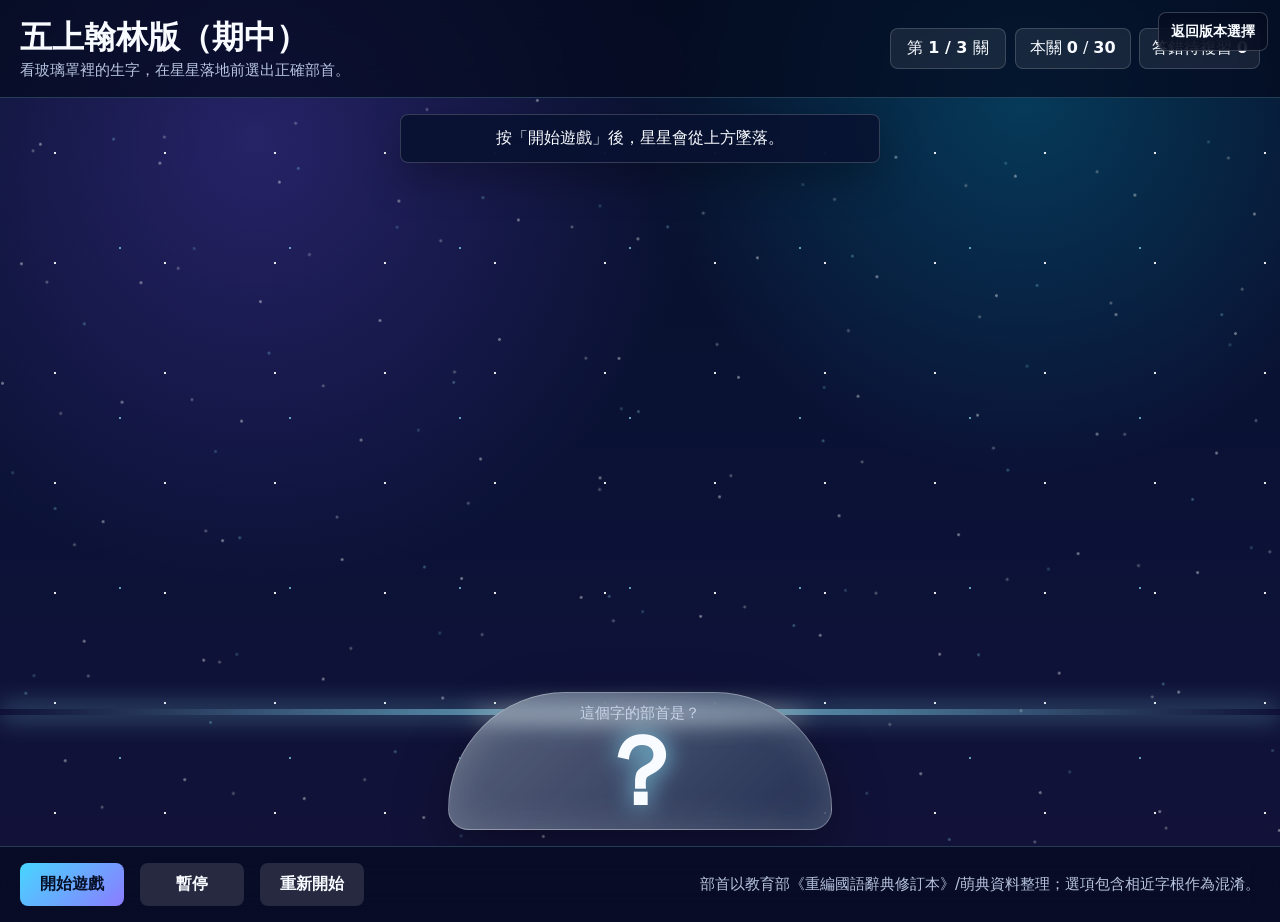
==== versions/grade5-hanlin-midterm/index.html @ 30b910b6 "Initial GitHub Pages release" ====
<!doctype html>
<html lang="zh-Hant">
  <head>
    <meta charset="UTF-8" />
    <meta name="viewport" content="width=device-width, initial-scale=1.0" />
    <title>五上翰林版（期中）｜部首練習</title>
    <link rel="stylesheet" href="styles.css" />
  </head>
  <body>
    <a class="home-link" href="../../index.html">返回版本選擇</a>
    <div class="game-shell">
      <header class="topbar">
        <div>
          <h1>五上翰林版（期中）</h1>
          <p>看玻璃罩裡的生字，在星星落地前選出正確部首。</p>
        </div>
        <div class="status-strip">
          <span>第 <b id="levelNow">1</b> 關</span>
          <span>本關 <b id="levelProgress">0</b> / <b id="levelTotal">0</b></span>
          <span>答錯待複習 <b id="missCount">0</b></span>
        </div>
      </header>
      <main class="sky">
        <div class="star-field" aria-hidden="true"></div>
        <section class="play-area" aria-label="部首選擇遊戲">
          <div class="message hidden" id="message"></div>
          <div class="fall-zone" id="fallZone"></div>
          <div class="ground-line"></div>
          <div class="word-dome">
            <div class="dome-glow"></div>
            <div class="target-label">這個字的部首是？</div>
            <div class="target-word" id="targetWord">？</div>
          </div>
        </section>
      </main>
      <footer class="controlbar">
        <button id="startButton" type="button">開始遊戲</button>
        <button id="pauseButton" type="button">暫停</button>
        <button id="restartButton" type="button">重新開始</button>
        <span id="sourceNote"></span>
      </footer>
    </div>
    <div class="level-overlay hidden" id="levelOverlay"><div class="big-like">讚</div></div>
    <div class="final-overlay hidden" id="finalOverlay">
      <div class="like-ring"><span>讚</span><span>讚</span><span>讚</span><span>讚</span><span>讚</span><span>讚</span></div>
      <div class="gold-star">★</div>
      <h2>全部過關</h2>
    </div>
    <script src="app.js"></script>
  </body>
</html>
---- versions/grade5-hanlin-midterm/styles.css ----
:root { color-scheme: dark; --ink:#f8fbff; --muted:#b7c4df; --cyan:#8ee8ff; --gold:#ffd85a; --danger:#ff6270; }
.home-link{position:fixed;top:.75rem;right:.75rem;z-index:12;padding:.55rem .75rem;border:1px solid rgba(255,255,255,.2);border-radius:8px;background:rgba(5,11,31,.78);color:#f8fbff;font-size:.9rem;font-weight:800;text-decoration:none;backdrop-filter:blur(12px)}
.home-link:hover,.home-link:focus-visible{border-color:var(--cyan);outline:none}
* { box-sizing: border-box; } body { margin:0; min-height:100vh; color:var(--ink); font-family:"Microsoft JhengHei","Noto Sans TC",system-ui,sans-serif; background:radial-gradient(circle at 20% 15%,rgba(118,82,255,.28),transparent 28rem),radial-gradient(circle at 80% 10%,rgba(0,209,255,.22),transparent 24rem),linear-gradient(180deg,#061029 0%,#0b1236 55%,#14123a 100%); overflow:hidden; } button { border:0; color:inherit; font:inherit; cursor:pointer; } h1,h2,p { margin:0; }
.game-shell { display:grid; grid-template-rows:auto 1fr auto; min-height:100vh; }
.topbar,.controlbar { position:relative; z-index:5; display:flex; align-items:center; justify-content:space-between; gap:1rem; padding:1rem 1.25rem; background:rgba(5,11,31,.72); border-bottom:1px solid rgba(142,232,255,.22); backdrop-filter:blur(16px); }
.topbar h1 { font-size:clamp(1.35rem,3vw,2rem); } .topbar p,#sourceNote { color:var(--muted); font-size:.95rem; }
.status-strip { display:flex; flex-wrap:wrap; justify-content:flex-end; gap:.55rem; } .status-strip span { min-width:7.25rem; padding:.55rem .7rem; border:1px solid rgba(255,255,255,.16); border-radius:8px; background:rgba(255,255,255,.08); text-align:center; }
.sky { position:relative; overflow:hidden; } .star-field,.star-field:before,.star-field:after { position:absolute; inset:0; content:""; background-image:radial-gradient(circle,rgba(255,255,255,.9) 0 1px,transparent 1.5px),radial-gradient(circle,rgba(142,232,255,.65) 0 1px,transparent 1.5px); background-position:0 0,35px 65px; background-size:110px 110px,170px 170px; animation:twinkle 4s ease-in-out infinite alternate; }
.star-field:before { opacity:.45; transform:rotate(9deg) scale(1.1); } .star-field:after { opacity:.3; transform:rotate(-6deg) scale(1.2); }
.play-area { position:relative; height:calc(100vh - 9.5rem); min-height:34rem; overflow:hidden; } .fall-zone { position:absolute; inset:0 0 8.5rem; z-index:2; }
.ground-line { position:absolute; right:0; bottom:8.2rem; left:0; z-index:3; height:.35rem; background:linear-gradient(90deg,transparent,rgba(142,232,255,.75),transparent); box-shadow:0 0 26px rgba(142,232,255,.8); }
.word-dome { position:absolute; bottom:1rem; left:50%; z-index:4; display:grid; width:min(24rem,calc(100vw - 2rem)); height:8.6rem; place-items:center; transform:translateX(-50%); border:1px solid rgba(255,255,255,.36); border-radius:8rem 8rem 1.4rem 1.4rem; background:linear-gradient(135deg,rgba(255,255,255,.28),rgba(255,255,255,.05)),rgba(32,55,90,.55); box-shadow:inset 0 0 38px rgba(255,255,255,.16),0 18px 55px rgba(0,0,0,.36); backdrop-filter:blur(10px); }
.dome-glow { position:absolute; inset:.6rem 1.2rem auto; height:1.5rem; border-radius:50%; background:rgba(255,255,255,.35); filter:blur(10px); } .target-label { align-self:end; color:var(--muted); font-size:.95rem; } .target-word { align-self:start; font-size:clamp(3.5rem,11vw,6rem); font-weight:900; line-height:1; text-shadow:0 0 24px rgba(142,232,255,.95); }
.falling-star { position:absolute; top:-6rem; z-index:4; display:grid; place-items:center; aspect-ratio:1; clip-path:polygon(50% 0%,61% 33%,96% 34%,68% 55%,79% 90%,50% 69%,21% 90%,32% 55%,4% 34%,39% 33%); background:radial-gradient(circle at 35% 28%,#fff8bd 0 14%,var(--gold) 15% 48%,#f5a623 72%,#be6d00 100%); color:#271700; font-size:2.05rem; font-weight:900; filter:drop-shadow(0 0 24px rgba(255,216,90,.75)); animation-name:fall; animation-timing-function:linear; animation-fill-mode:forwards; }
.falling-star.small{width:5.3rem}.falling-star.medium{width:6.2rem}.falling-star.large{width:7.2rem}.falling-star.wide{width:6.8rem}.falling-star:hover,.falling-star:focus-visible{outline:3px solid #fff; transform:scale(1.08)} .falling-star.correct{background:radial-gradient(circle at 35% 28%,#fff 0 14%,#80ffb8 15% 52%,#18b875 76%)} .falling-star.wrong{background:radial-gradient(circle at 35% 28%,#fff 0 14%,#ff91a4 15% 52%,#e33b50 76%)}
.answer-reveal { width:13rem!important; animation:none!important; transform:translate(-50%,-50%); transition:all .35s ease; } .fade-away { opacity:0; pointer-events:none; transition:opacity .28s ease; }
.message { position:absolute; top:1rem; left:50%; z-index:7; min-width:min(30rem,calc(100vw - 2rem)); padding:.8rem 1rem; transform:translateX(-50%); border:1px solid rgba(255,255,255,.18); border-radius:8px; background:rgba(8,18,48,.88); text-align:center; box-shadow:0 16px 40px rgba(0,0,0,.28); backdrop-filter:blur(12px); } .message.danger { border-color:rgba(255,98,112,.45); background:rgba(75,12,24,.92); } .hidden { display:none!important; }
.controlbar { border-top:1px solid rgba(142,232,255,.22); border-bottom:0; } .controlbar button { min-width:6.5rem; padding:.7rem .9rem; border-radius:8px; background:linear-gradient(135deg,#47d5ff,#8b7cff); color:#061029; font-weight:800; } .controlbar button:nth-child(2),.controlbar button:nth-child(3){background:rgba(255,255,255,.12);color:var(--ink)} #sourceNote { margin-left:auto; text-align:right; }
.level-overlay,.final-overlay { position:fixed; inset:0; z-index:20; display:grid; place-items:center; background:rgba(3,7,22,.54); backdrop-filter:blur(8px); } .big-like { color:#fff2a6; font-size:clamp(7rem,22vw,18rem); font-weight:1000; text-shadow:0 0 20px rgba(255,216,90,1),0 0 70px rgba(255,125,194,.75); animation:likePop 1.45s ease forwards; }
.like-ring { position:relative; width:min(28rem,78vw); aspect-ratio:1; animation:spinRing 3.8s ease-in-out forwards; } .like-ring span { position:absolute; top:50%; left:50%; display:grid; width:5rem; height:5rem; place-items:center; border-radius:50%; background:rgba(255,255,255,.12); color:#fff2a6; font-size:2.2rem; font-weight:950; box-shadow:0 0 24px rgba(255,216,90,.7); }
.like-ring span:nth-child(1){transform:translate(-50%,-50%) rotate(0deg) translateY(-12rem) rotate(0deg)}.like-ring span:nth-child(2){transform:translate(-50%,-50%) rotate(60deg) translateY(-12rem) rotate(-60deg)}.like-ring span:nth-child(3){transform:translate(-50%,-50%) rotate(120deg) translateY(-12rem) rotate(-120deg)}.like-ring span:nth-child(4){transform:translate(-50%,-50%) rotate(180deg) translateY(-12rem) rotate(-180deg)}.like-ring span:nth-child(5){transform:translate(-50%,-50%) rotate(240deg) translateY(-12rem) rotate(-240deg)}.like-ring span:nth-child(6){transform:translate(-50%,-50%) rotate(300deg) translateY(-12rem) rotate(-300deg)}
.gold-star { position:absolute; z-index:2; color:var(--gold); font-size:clamp(8rem,26vw,20rem); text-shadow:0 0 20px #fff,0 0 50px rgba(255,216,90,1),0 0 100px rgba(255,133,194,.8); animation:starShine 1.15s ease-in-out infinite alternate; } .final-overlay h2 { position:absolute; bottom:12vh; z-index:3; font-size:clamp(2.5rem,7vw,5rem); text-shadow:0 0 28px rgba(142,232,255,.95); }
@keyframes fall{0%{top:-7rem;transform:rotate(-8deg)}100%{top:calc(100% - 2rem);transform:rotate(24deg)}} @keyframes twinkle{from{opacity:.7}to{opacity:1}} @keyframes likePop{0%{opacity:0;transform:scale(.2) rotate(-14deg)}55%{opacity:1;transform:scale(1.14) rotate(4deg)}100%{opacity:0;transform:scale(.88)}} @keyframes spinRing{0%{transform:rotate(0deg) scale(.65);opacity:0}15%{opacity:1}82%{transform:rotate(720deg) scale(1);opacity:1}100%{transform:rotate(720deg) scale(1.06);opacity:.25}} @keyframes starShine{from{transform:scale(.92) rotate(-3deg);filter:brightness(1)}to{transform:scale(1.04) rotate(3deg);filter:brightness(1.35)}}
@media (max-width:760px){body{overflow:auto}.topbar,.controlbar{align-items:stretch;flex-direction:column}.status-strip{justify-content:stretch}.status-strip span{flex:1 1 8rem}.play-area{height:calc(100vh - 15rem);min-height:32rem}.falling-star.small,.falling-star.medium,.falling-star.large,.falling-star.wide{width:4.8rem;font-size:1.75rem}#sourceNote{margin-left:0;text-align:left}}
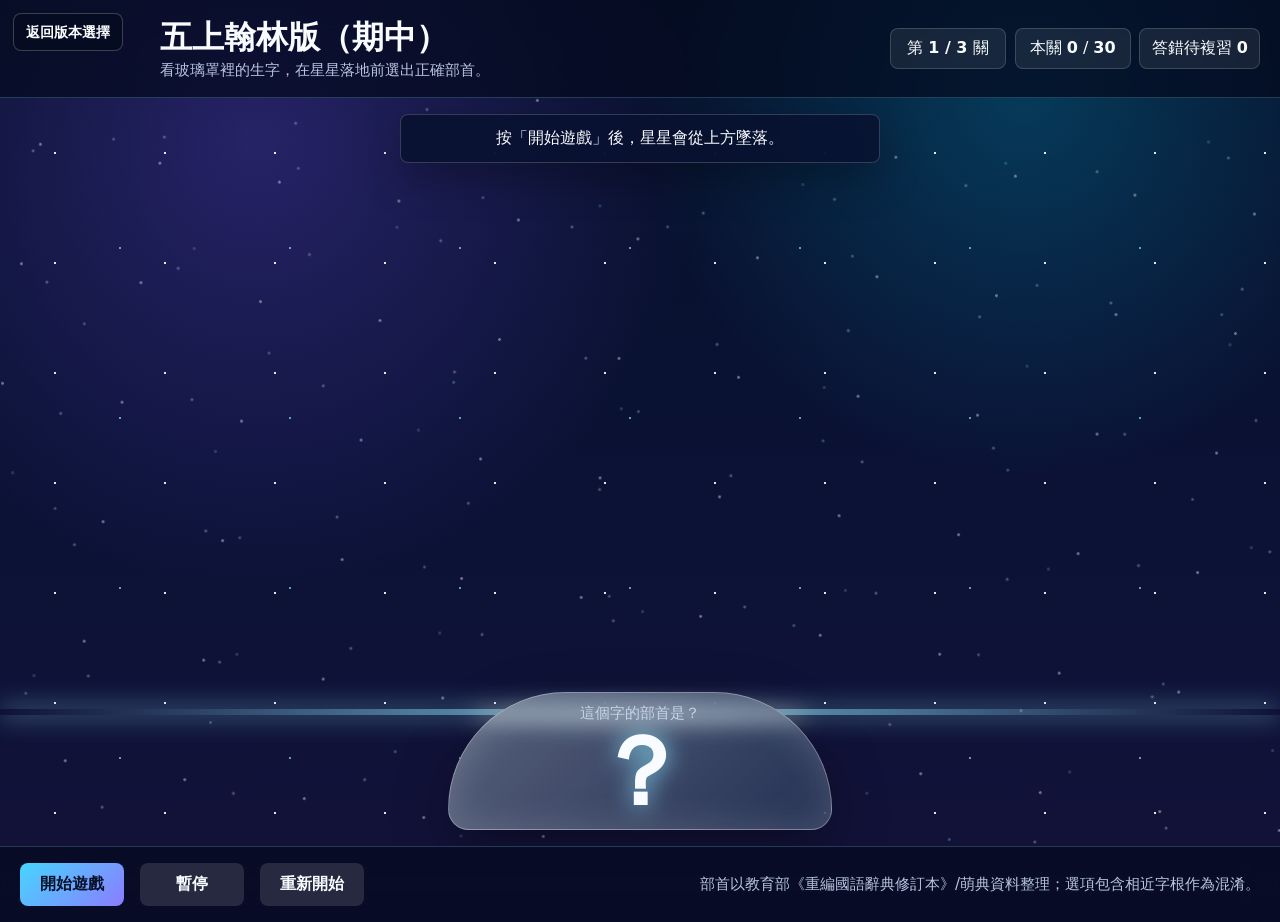
==== commit 469b988a: "Add ground explosion, enlarge stars 20%, fix pause stalls - A star that reaches the ground line now " ====
--- a/versions/grade5-hanlin-midterm/index.html
+++ b/versions/grade5-hanlin-midterm/index.html
@@ -4,7 +4,7 @@
     <meta charset="UTF-8" />
     <meta name="viewport" content="width=device-width, initial-scale=1.0" />
     <title>五上翰林版（期中）｜部首練習</title>
-    <link rel="stylesheet" href="styles.css" />
+    <link rel="stylesheet" href="styles.css?v=20261024-3" />
   </head>
   <body>
     <a class="home-link" href="../../index.html">返回版本選擇</a>
@@ -46,6 +46,6 @@
       <div class="gold-star">★</div>
       <h2>全部過關</h2>
     </div>
-    <script src="app.js"></script>
+    <script src="app.js?v=20261024-3"></script>
   </body>
 </html>
--- a/versions/grade5-hanlin-midterm/styles.css
+++ b/versions/grade5-hanlin-midterm/styles.css
@@ -1,9 +1,9 @@
 :root { color-scheme: dark; --ink:#f8fbff; --muted:#b7c4df; --cyan:#8ee8ff; --gold:#ffd85a; --danger:#ff6270; }
-.home-link{position:fixed;top:.75rem;right:.75rem;z-index:12;padding:.55rem .75rem;border:1px solid rgba(255,255,255,.2);border-radius:8px;background:rgba(5,11,31,.78);color:#f8fbff;font-size:.9rem;font-weight:800;text-decoration:none;backdrop-filter:blur(12px)}
-.home-link:hover,.home-link:focus-visible{border-color:var(--cyan);outline:none}
 * { box-sizing: border-box; } body { margin:0; min-height:100vh; color:var(--ink); font-family:"Microsoft JhengHei","Noto Sans TC",system-ui,sans-serif; background:radial-gradient(circle at 20% 15%,rgba(118,82,255,.28),transparent 28rem),radial-gradient(circle at 80% 10%,rgba(0,209,255,.22),transparent 24rem),linear-gradient(180deg,#061029 0%,#0b1236 55%,#14123a 100%); overflow:hidden; } button { border:0; color:inherit; font:inherit; cursor:pointer; } h1,h2,p { margin:0; }
 .game-shell { display:grid; grid-template-rows:auto 1fr auto; min-height:100vh; }
 .topbar,.controlbar { position:relative; z-index:5; display:flex; align-items:center; justify-content:space-between; gap:1rem; padding:1rem 1.25rem; background:rgba(5,11,31,.72); border-bottom:1px solid rgba(142,232,255,.22); backdrop-filter:blur(16px); }
+.home-link { position:fixed; top:.8rem; left:.8rem; z-index:12; padding:.55rem .75rem; border:1px solid rgba(255,255,255,.22); border-radius:8px; background:rgba(5,11,31,.82); color:var(--ink); font-size:.9rem; font-weight:700; text-decoration:none; backdrop-filter:blur(12px); }
+.home-link:hover,.home-link:focus-visible { border-color:var(--cyan); outline:none; box-shadow:0 0 18px rgba(142,232,255,.34); } .topbar { padding-left:10rem; }
 .topbar h1 { font-size:clamp(1.35rem,3vw,2rem); } .topbar p,#sourceNote { color:var(--muted); font-size:.95rem; }
 .status-strip { display:flex; flex-wrap:wrap; justify-content:flex-end; gap:.55rem; } .status-strip span { min-width:7.25rem; padding:.55rem .7rem; border:1px solid rgba(255,255,255,.16); border-radius:8px; background:rgba(255,255,255,.08); text-align:center; }
 .sky { position:relative; overflow:hidden; } .star-field,.star-field:before,.star-field:after { position:absolute; inset:0; content:""; background-image:radial-gradient(circle,rgba(255,255,255,.9) 0 1px,transparent 1.5px),radial-gradient(circle,rgba(142,232,255,.65) 0 1px,transparent 1.5px); background-position:0 0,35px 65px; background-size:110px 110px,170px 170px; animation:twinkle 4s ease-in-out infinite alternate; }
@@ -12,14 +12,18 @@
 .ground-line { position:absolute; right:0; bottom:8.2rem; left:0; z-index:3; height:.35rem; background:linear-gradient(90deg,transparent,rgba(142,232,255,.75),transparent); box-shadow:0 0 26px rgba(142,232,255,.8); }
 .word-dome { position:absolute; bottom:1rem; left:50%; z-index:4; display:grid; width:min(24rem,calc(100vw - 2rem)); height:8.6rem; place-items:center; transform:translateX(-50%); border:1px solid rgba(255,255,255,.36); border-radius:8rem 8rem 1.4rem 1.4rem; background:linear-gradient(135deg,rgba(255,255,255,.28),rgba(255,255,255,.05)),rgba(32,55,90,.55); box-shadow:inset 0 0 38px rgba(255,255,255,.16),0 18px 55px rgba(0,0,0,.36); backdrop-filter:blur(10px); }
 .dome-glow { position:absolute; inset:.6rem 1.2rem auto; height:1.5rem; border-radius:50%; background:rgba(255,255,255,.35); filter:blur(10px); } .target-label { align-self:end; color:var(--muted); font-size:.95rem; } .target-word { align-self:start; font-size:clamp(3.5rem,11vw,6rem); font-weight:900; line-height:1; text-shadow:0 0 24px rgba(142,232,255,.95); }
-.falling-star { position:absolute; top:-6rem; z-index:4; display:grid; place-items:center; aspect-ratio:1; clip-path:polygon(50% 0%,61% 33%,96% 34%,68% 55%,79% 90%,50% 69%,21% 90%,32% 55%,4% 34%,39% 33%); background:radial-gradient(circle at 35% 28%,#fff8bd 0 14%,var(--gold) 15% 48%,#f5a623 72%,#be6d00 100%); color:#271700; font-size:2.05rem; font-weight:900; filter:drop-shadow(0 0 24px rgba(255,216,90,.75)); animation-name:fall; animation-timing-function:linear; animation-fill-mode:forwards; }
-.falling-star.small{width:5.3rem}.falling-star.medium{width:6.2rem}.falling-star.large{width:7.2rem}.falling-star.wide{width:6.8rem}.falling-star:hover,.falling-star:focus-visible{outline:3px solid #fff; transform:scale(1.08)} .falling-star.correct{background:radial-gradient(circle at 35% 28%,#fff 0 14%,#80ffb8 15% 52%,#18b875 76%)} .falling-star.wrong{background:radial-gradient(circle at 35% 28%,#fff 0 14%,#ff91a4 15% 52%,#e33b50 76%)}
-.answer-reveal { width:13rem!important; animation:none!important; transform:translate(-50%,-50%); transition:all .35s ease; } .fade-away { opacity:0; pointer-events:none; transition:opacity .28s ease; }
+.falling-star { position:absolute; top:-6rem; z-index:4; display:grid; place-items:center; aspect-ratio:1; clip-path:polygon(50% 0%,61% 33%,96% 34%,68% 55%,79% 90%,50% 69%,21% 90%,32% 55%,4% 34%,39% 33%); background:radial-gradient(circle at 35% 28%,#fff8bd 0 14%,var(--gold) 15% 48%,#f5a623 72%,#be6d00 100%); width:var(--w); margin-left:calc(var(--w) / -2); color:#271700; font-size:2.45rem; font-weight:900; filter:drop-shadow(0 0 24px rgba(255,216,90,.75)); animation-name:fall; animation-timing-function:linear; animation-fill-mode:forwards; }
+.falling-star.small{--w:6.36rem}.falling-star.medium{--w:7.44rem}.falling-star.large{--w:8.64rem}.falling-star.wide{--w:8.16rem}.falling-star:hover,.falling-star:focus-visible{outline:3px solid #fff; transform:scale(1.08)} .falling-star.correct{background:radial-gradient(circle at 35% 28%,#fff 0 14%,#80ffb8 15% 52%,#18b875 76%)} .falling-star.wrong{background:radial-gradient(circle at 35% 28%,#fff 0 14%,#ff91a4 15% 52%,#e33b50 76%)}
+.answer-reveal { width:13rem!important; margin-left:0; animation:none!important; transform:translate(-50%,-50%); transition:all .35s ease; } .fade-away { opacity:0; pointer-events:none; transition:opacity .28s ease; }
+.falling-star.exploded { opacity:0; transition:none; } .explosion { position:absolute; z-index:6; width:0; height:0; pointer-events:none; } .explosion span { position:absolute; top:0; left:0; border-radius:50%; }
+.explosion .blast { width:9rem; height:9rem; margin:-4.5rem 0 0 -4.5rem; background:radial-gradient(circle,#fff 0 12%,#fff3a0 22%,#ffb02e 45%,rgba(255,80,40,.75) 62%,transparent 72%); animation:blast .75s ease-out forwards; } .explosion .shockwave { width:3rem; height:3rem; margin:-1.5rem 0 0 -1.5rem; border:.3rem solid rgba(255,230,140,.9); animation:shockwave .7s ease-out forwards; }
+.explosion .spark { width:.7rem; height:.7rem; margin:-.35rem 0 0 -.35rem; background:#fff2a6; box-shadow:0 0 12px #ffb02e; animation:spark .8s ease-out forwards; } .play-area.shake { animation:shake .45s ease-in-out; }
 .message { position:absolute; top:1rem; left:50%; z-index:7; min-width:min(30rem,calc(100vw - 2rem)); padding:.8rem 1rem; transform:translateX(-50%); border:1px solid rgba(255,255,255,.18); border-radius:8px; background:rgba(8,18,48,.88); text-align:center; box-shadow:0 16px 40px rgba(0,0,0,.28); backdrop-filter:blur(12px); } .message.danger { border-color:rgba(255,98,112,.45); background:rgba(75,12,24,.92); } .hidden { display:none!important; }
 .controlbar { border-top:1px solid rgba(142,232,255,.22); border-bottom:0; } .controlbar button { min-width:6.5rem; padding:.7rem .9rem; border-radius:8px; background:linear-gradient(135deg,#47d5ff,#8b7cff); color:#061029; font-weight:800; } .controlbar button:nth-child(2),.controlbar button:nth-child(3){background:rgba(255,255,255,.12);color:var(--ink)} #sourceNote { margin-left:auto; text-align:right; }
 .level-overlay,.final-overlay { position:fixed; inset:0; z-index:20; display:grid; place-items:center; background:rgba(3,7,22,.54); backdrop-filter:blur(8px); } .big-like { color:#fff2a6; font-size:clamp(7rem,22vw,18rem); font-weight:1000; text-shadow:0 0 20px rgba(255,216,90,1),0 0 70px rgba(255,125,194,.75); animation:likePop 1.45s ease forwards; }
 .like-ring { position:relative; width:min(28rem,78vw); aspect-ratio:1; animation:spinRing 3.8s ease-in-out forwards; } .like-ring span { position:absolute; top:50%; left:50%; display:grid; width:5rem; height:5rem; place-items:center; border-radius:50%; background:rgba(255,255,255,.12); color:#fff2a6; font-size:2.2rem; font-weight:950; box-shadow:0 0 24px rgba(255,216,90,.7); }
 .like-ring span:nth-child(1){transform:translate(-50%,-50%) rotate(0deg) translateY(-12rem) rotate(0deg)}.like-ring span:nth-child(2){transform:translate(-50%,-50%) rotate(60deg) translateY(-12rem) rotate(-60deg)}.like-ring span:nth-child(3){transform:translate(-50%,-50%) rotate(120deg) translateY(-12rem) rotate(-120deg)}.like-ring span:nth-child(4){transform:translate(-50%,-50%) rotate(180deg) translateY(-12rem) rotate(-180deg)}.like-ring span:nth-child(5){transform:translate(-50%,-50%) rotate(240deg) translateY(-12rem) rotate(-240deg)}.like-ring span:nth-child(6){transform:translate(-50%,-50%) rotate(300deg) translateY(-12rem) rotate(-300deg)}
 .gold-star { position:absolute; z-index:2; color:var(--gold); font-size:clamp(8rem,26vw,20rem); text-shadow:0 0 20px #fff,0 0 50px rgba(255,216,90,1),0 0 100px rgba(255,133,194,.8); animation:starShine 1.15s ease-in-out infinite alternate; } .final-overlay h2 { position:absolute; bottom:12vh; z-index:3; font-size:clamp(2.5rem,7vw,5rem); text-shadow:0 0 28px rgba(142,232,255,.95); }
-@keyframes fall{0%{top:-7rem;transform:rotate(-8deg)}100%{top:calc(100% - 2rem);transform:rotate(24deg)}} @keyframes twinkle{from{opacity:.7}to{opacity:1}} @keyframes likePop{0%{opacity:0;transform:scale(.2) rotate(-14deg)}55%{opacity:1;transform:scale(1.14) rotate(4deg)}100%{opacity:0;transform:scale(.88)}} @keyframes spinRing{0%{transform:rotate(0deg) scale(.65);opacity:0}15%{opacity:1}82%{transform:rotate(720deg) scale(1);opacity:1}100%{transform:rotate(720deg) scale(1.06);opacity:.25}} @keyframes starShine{from{transform:scale(.92) rotate(-3deg);filter:brightness(1)}to{transform:scale(1.04) rotate(3deg);filter:brightness(1.35)}}
-@media (max-width:760px){body{overflow:auto}.topbar,.controlbar{align-items:stretch;flex-direction:column}.status-strip{justify-content:stretch}.status-strip span{flex:1 1 8rem}.play-area{height:calc(100vh - 15rem);min-height:32rem}.falling-star.small,.falling-star.medium,.falling-star.large,.falling-star.wide{width:4.8rem;font-size:1.75rem}#sourceNote{margin-left:0;text-align:left}}
+@keyframes fall{0%{top:calc(var(--w) * -1);transform:rotate(-8deg)}100%{top:calc(100% - var(--w));transform:rotate(24deg)}} @keyframes blast{0%{transform:scale(.15);opacity:1}60%{opacity:.95}100%{transform:scale(1.5);opacity:0}} @keyframes shockwave{0%{transform:scale(.3);opacity:1}100%{transform:scale(5);opacity:0}} @keyframes spark{0%{transform:rotate(var(--angle)) translateY(0) scale(1);opacity:1}100%{transform:rotate(var(--angle)) translateY(-7rem) scale(.3);opacity:0}} @keyframes shake{0%,100%{transform:translate(0,0)}20%{transform:translate(-8px,4px)}40%{transform:translate(7px,-5px)}60%{transform:translate(-5px,3px)}80%{transform:translate(4px,-2px)}} @keyframes twinkle{from{opacity:.7}to{opacity:1}} @keyframes likePop{0%{opacity:0;transform:scale(.2) rotate(-14deg)}55%{opacity:1;transform:scale(1.14) rotate(4deg)}100%{opacity:0;transform:scale(.88)}} @keyframes spinRing{0%{transform:rotate(0deg) scale(.65);opacity:0}15%{opacity:1}82%{transform:rotate(720deg) scale(1);opacity:1}100%{transform:rotate(720deg) scale(1.06);opacity:.25}} @keyframes starShine{from{transform:scale(.92) rotate(-3deg);filter:brightness(1)}to{transform:scale(1.04) rotate(3deg);filter:brightness(1.35)}}
+@media (max-width:760px){body{overflow:auto}.home-link{position:relative;top:auto;left:auto;display:inline-block;margin:.65rem .65rem 0;width:max-content}.topbar{padding-left:1.25rem}.topbar,.controlbar{align-items:stretch;flex-direction:column}.status-strip{justify-content:stretch}.status-strip span{flex:1 1 8rem}.play-area{height:calc(100vh - 15rem);min-height:32rem}.falling-star.small,.falling-star.medium,.falling-star.large,.falling-star.wide{--w:min(5.76rem,24vw);font-size:2.1rem}#sourceNote{margin-left:0;text-align:left}}
+@media (prefers-reduced-motion:reduce){.play-area.shake{animation:none}}
